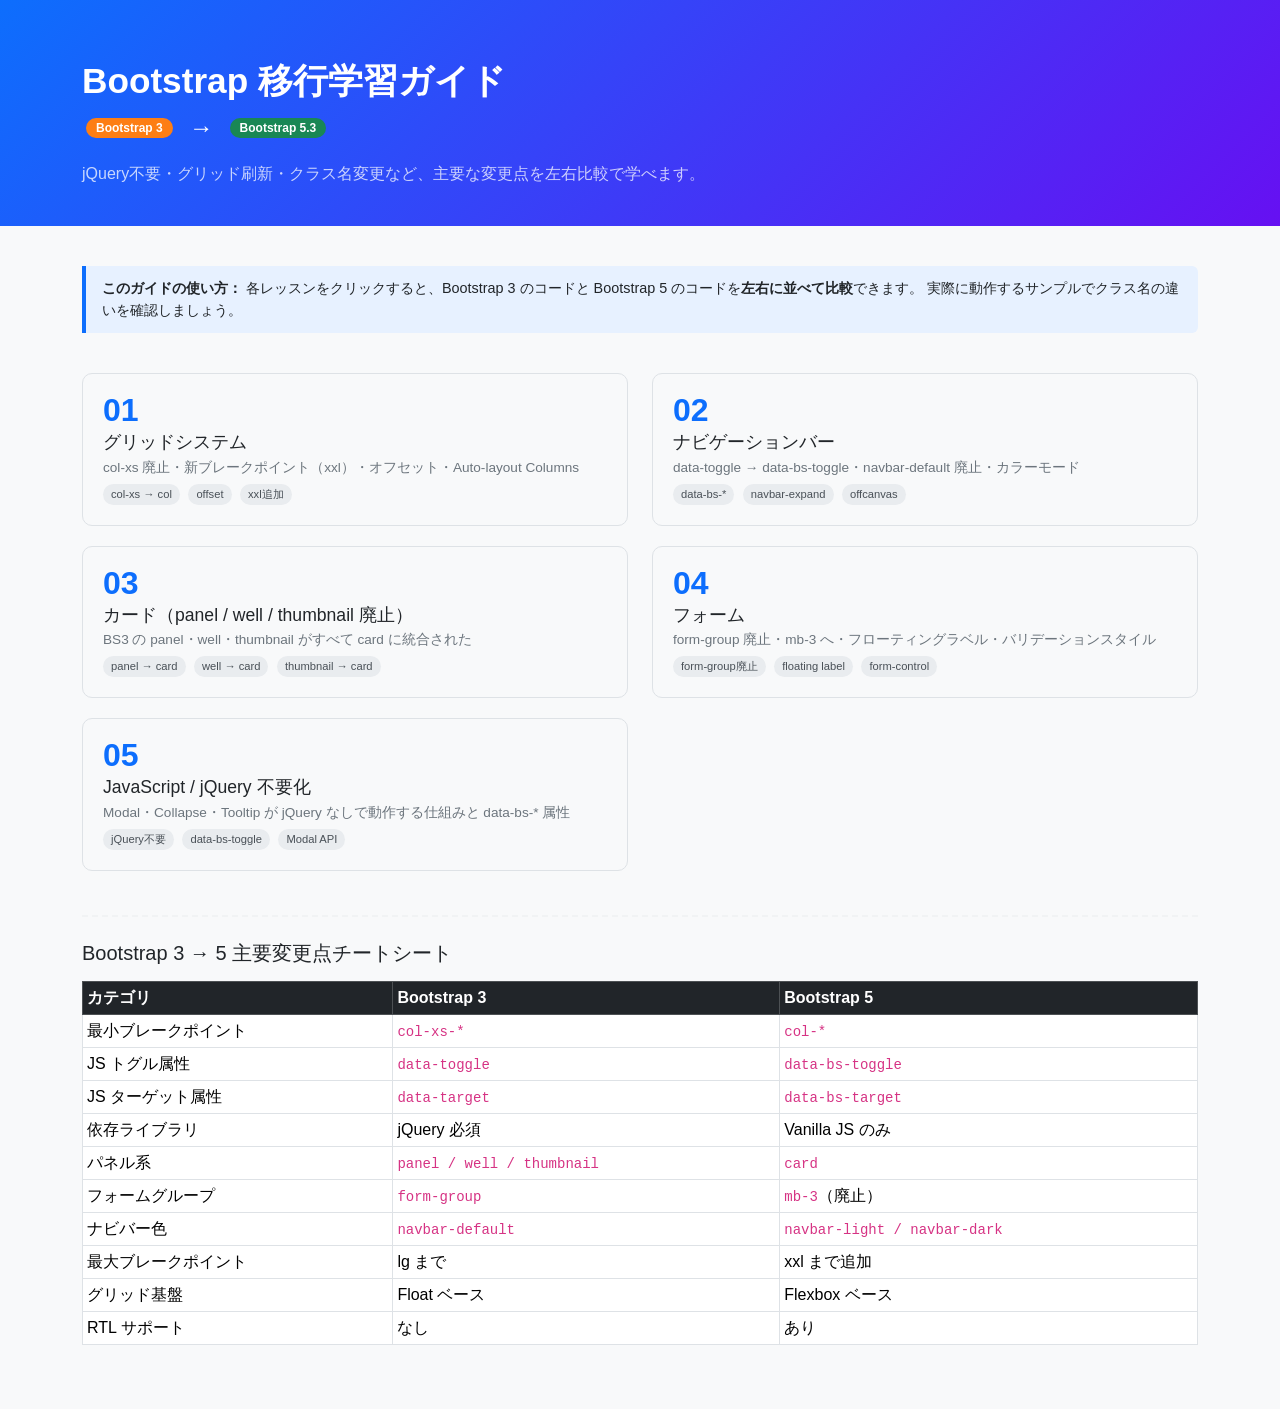
==== index.html @ 0dc564cd "first commit" ====
<!DOCTYPE html>
<html lang="ja">
<head>
  <meta charset="UTF-8">
  <meta name="viewport" content="width=device-width, initial-scale=1.0">
  <title>Bootstrap 3 → 5 移行学習ガイド</title>
  <link rel="stylesheet" href="https://cdn.jsdelivr.net/npm/bootstrap@5.3.3/dist/css/bootstrap.min.css">
  <link rel="stylesheet" href="css/custom.css">
  <style>
    body { background: #f8f9fa; }
    .hero {
      background: linear-gradient(135deg, #0d6efd 0%, #6610f2 100%);
      color: #fff;
      padding: 60px 0 40px;
      margin-bottom: 40px;
    }
    .hero h1 { font-size: 2.2rem; font-weight: 800; }
    .hero .badge-version {
      font-size: 0.75rem; padding: 4px 10px;
      border-radius: 20px; margin: 0 4px;
    }
    .bs3-badge { background: #fd7e14; }
    .bs5-badge { background: #198754; }
    .arrow { font-size: 1.5rem; vertical-align: middle; margin: 0 8px; }
  </style>
</head>
<body>

<div class="hero">
  <div class="container">
    <h1>Bootstrap 移行学習ガイド</h1>
    <p class="mb-3">
      <span class="badge-version badge bs3-badge">Bootstrap 3</span>
      <span class="arrow">→</span>
      <span class="badge-version badge bs5-badge">Bootstrap 5.3</span>
    </p>
    <p class="mb-0 opacity-75">
      jQuery不要・グリッド刷新・クラス名変更など、主要な変更点を左右比較で学べます。
    </p>
  </div>
</div>

<div class="container pb-5">

  <div class="row mb-4">
    <div class="col-12">
      <div class="note-box">
        <strong>このガイドの使い方：</strong>
        各レッスンをクリックすると、Bootstrap 3 のコードと Bootstrap 5 のコードを<strong>左右に並べて比較</strong>できます。
        実際に動作するサンプルでクラス名の違いを確認しましょう。
      </div>
    </div>
  </div>

  <div class="row">

    <div class="col-md-6">
      <a href="lesson1/index.html" class="lesson-card">
        <div class="lesson-num">01</div>
        <h3>グリッドシステム</h3>
        <p>col-xs 廃止・新ブレークポイント（xxl）・オフセット・Auto-layout Columns</p>
        <div>
          <span class="tag">col-xs → col</span>
          <span class="tag">offset</span>
          <span class="tag">xxl追加</span>
        </div>
      </a>
    </div>

    <div class="col-md-6">
      <a href="lesson2/index.html" class="lesson-card">
        <div class="lesson-num">02</div>
        <h3>ナビゲーションバー</h3>
        <p>data-toggle → data-bs-toggle・navbar-default 廃止・カラーモード</p>
        <div>
          <span class="tag">data-bs-*</span>
          <span class="tag">navbar-expand</span>
          <span class="tag">offcanvas</span>
        </div>
      </a>
    </div>

    <div class="col-md-6">
      <a href="lesson3/index.html" class="lesson-card">
        <div class="lesson-num">03</div>
        <h3>カード（panel / well / thumbnail 廃止）</h3>
        <p>BS3 の panel・well・thumbnail がすべて card に統合された</p>
        <div>
          <span class="tag">panel → card</span>
          <span class="tag">well → card</span>
          <span class="tag">thumbnail → card</span>
        </div>
      </a>
    </div>

    <div class="col-md-6">
      <a href="lesson4/index.html" class="lesson-card">
        <div class="lesson-num">04</div>
        <h3>フォーム</h3>
        <p>form-group 廃止・mb-3 へ・フローティングラベル・バリデーションスタイル</p>
        <div>
          <span class="tag">form-group廃止</span>
          <span class="tag">floating label</span>
          <span class="tag">form-control</span>
        </div>
      </a>
    </div>

    <div class="col-md-6">
      <a href="lesson5/index.html" class="lesson-card">
        <div class="lesson-num">05</div>
        <h3>JavaScript / jQuery 不要化</h3>
        <p>Modal・Collapse・Tooltip が jQuery なしで動作する仕組みと data-bs-* 属性</p>
        <div>
          <span class="tag">jQuery不要</span>
          <span class="tag">data-bs-toggle</span>
          <span class="tag">Modal API</span>
        </div>
      </a>
    </div>

  </div>

  <hr class="divider">

  <div class="row">
    <div class="col-12">
      <h5 class="mb-3">Bootstrap 3 → 5 主要変更点チートシート</h5>
      <div class="table-responsive">
        <table class="table table-bordered table-sm">
          <thead class="table-dark">
            <tr>
              <th>カテゴリ</th>
              <th>Bootstrap 3</th>
              <th>Bootstrap 5</th>
            </tr>
          </thead>
          <tbody>
            <tr>
              <td>最小ブレークポイント</td>
              <td><code>col-xs-*</code></td>
              <td><code>col-*</code></td>
            </tr>
            <tr>
              <td>JS トグル属性</td>
              <td><code>data-toggle</code></td>
              <td><code>data-bs-toggle</code></td>
            </tr>
            <tr>
              <td>JS ターゲット属性</td>
              <td><code>data-target</code></td>
              <td><code>data-bs-target</code></td>
            </tr>
            <tr>
              <td>依存ライブラリ</td>
              <td>jQuery 必須</td>
              <td>Vanilla JS のみ</td>
            </tr>
            <tr>
              <td>パネル系</td>
              <td><code>panel / well / thumbnail</code></td>
              <td><code>card</code></td>
            </tr>
            <tr>
              <td>フォームグループ</td>
              <td><code>form-group</code></td>
              <td><code>mb-3</code>（廃止）</td>
            </tr>
            <tr>
              <td>ナビバー色</td>
              <td><code>navbar-default</code></td>
              <td><code>navbar-light / navbar-dark</code></td>
            </tr>
            <tr>
              <td>最大ブレークポイント</td>
              <td>lg まで</td>
              <td>xxl まで追加</td>
            </tr>
            <tr>
              <td>グリッド基盤</td>
              <td>Float ベース</td>
              <td>Flexbox ベース</td>
            </tr>
            <tr>
              <td>RTL サポート</td>
              <td>なし</td>
              <td>あり</td>
            </tr>
          </tbody>
        </table>
      </div>
    </div>
  </div>

</div>

<script src="https://cdn.jsdelivr.net/npm/bootstrap@5.3.3/dist/js/bootstrap.bundle.min.js"></script>
</body>
</html>
---- css/custom.css ----
/* 差分比較レイアウト共通スタイル */
body {
  font-family: 'Segoe UI', sans-serif;
}

.compare-header {
  background: #212529;
  color: #fff;
  padding: 16px 24px;
  margin-bottom: 0;
}

.compare-header h1 {
  font-size: 1.4rem;
  margin: 0;
}

.compare-header .breadcrumb {
  background: transparent;
  padding: 0;
  margin: 4px 0 0;
  font-size: 0.85rem;
}

.compare-header .breadcrumb a {
  color: #adb5bd;
}

.pane {
  padding: 24px;
  min-height: 100vh;
}

.pane-bs3 {
  background: #fff8f0;
  border-right: 3px solid #fd7e14;
}

.pane-bs5 {
  background: #f0f8ff;
}

.pane-label {
  display: inline-block;
  font-size: 0.75rem;
  font-weight: 700;
  letter-spacing: .08em;
  text-transform: uppercase;
  padding: 2px 10px;
  border-radius: 4px;
  margin-bottom: 16px;
}

.pane-bs3 .pane-label {
  background: #fd7e14;
  color: #fff;
}

.pane-bs5 .pane-label {
  background: #0d6efd;
  color: #fff;
}

/* コードブロック */
.code-block {
  background: #1e1e2e;
  color: #cdd6f4;
  border-radius: 8px;
  padding: 16px;
  font-size: 0.8rem;
  line-height: 1.6;
  overflow-x: auto;
  margin-top: 16px;
  margin-bottom: 24px;
  white-space: pre;
}

.code-block .hl-del {
  background: rgba(243, 76, 76, 0.25);
  color: #f38ba8;
  display: block;
}

.code-block .hl-add {
  background: rgba(166, 227, 161, 0.2);
  color: #a6e3a1;
  display: block;
}

.code-block .hl-attr {
  color: #cba6f7;
}

.code-block .hl-val {
  color: #a6e3a1;
}

.note-box {
  border-left: 4px solid #0d6efd;
  background: #e7f1ff;
  padding: 12px 16px;
  border-radius: 0 6px 6px 0;
  margin-bottom: 16px;
  font-size: 0.9rem;
}

.note-box.warn {
  border-color: #fd7e14;
  background: #fff3e0;
}

.divider {
  border: none;
  border-top: 2px dashed #dee2e6;
  margin: 24px 0;
}

/* トップページ */
.lesson-card {
  border: 1px solid #dee2e6;
  border-radius: 10px;
  padding: 20px;
  margin-bottom: 20px;
  text-decoration: none;
  color: inherit;
  display: block;
  transition: box-shadow 0.2s, transform 0.15s;
}

.lesson-card:hover {
  box-shadow: 0 4px 20px rgba(13, 110, 253, 0.15);
  transform: translateY(-2px);
  text-decoration: none;
  color: inherit;
}

.lesson-card .lesson-num {
  font-size: 2rem;
  font-weight: 800;
  color: #0d6efd;
  line-height: 1;
}

.lesson-card h3 {
  font-size: 1.1rem;
  margin: 6px 0 4px;
}

.lesson-card p {
  font-size: 0.85rem;
  color: #6c757d;
  margin: 0;
}

.tag {
  display: inline-block;
  font-size: 0.7rem;
  padding: 2px 8px;
  border-radius: 12px;
  background: #e9ecef;
  color: #495057;
  margin-right: 4px;
  margin-top: 6px;
}
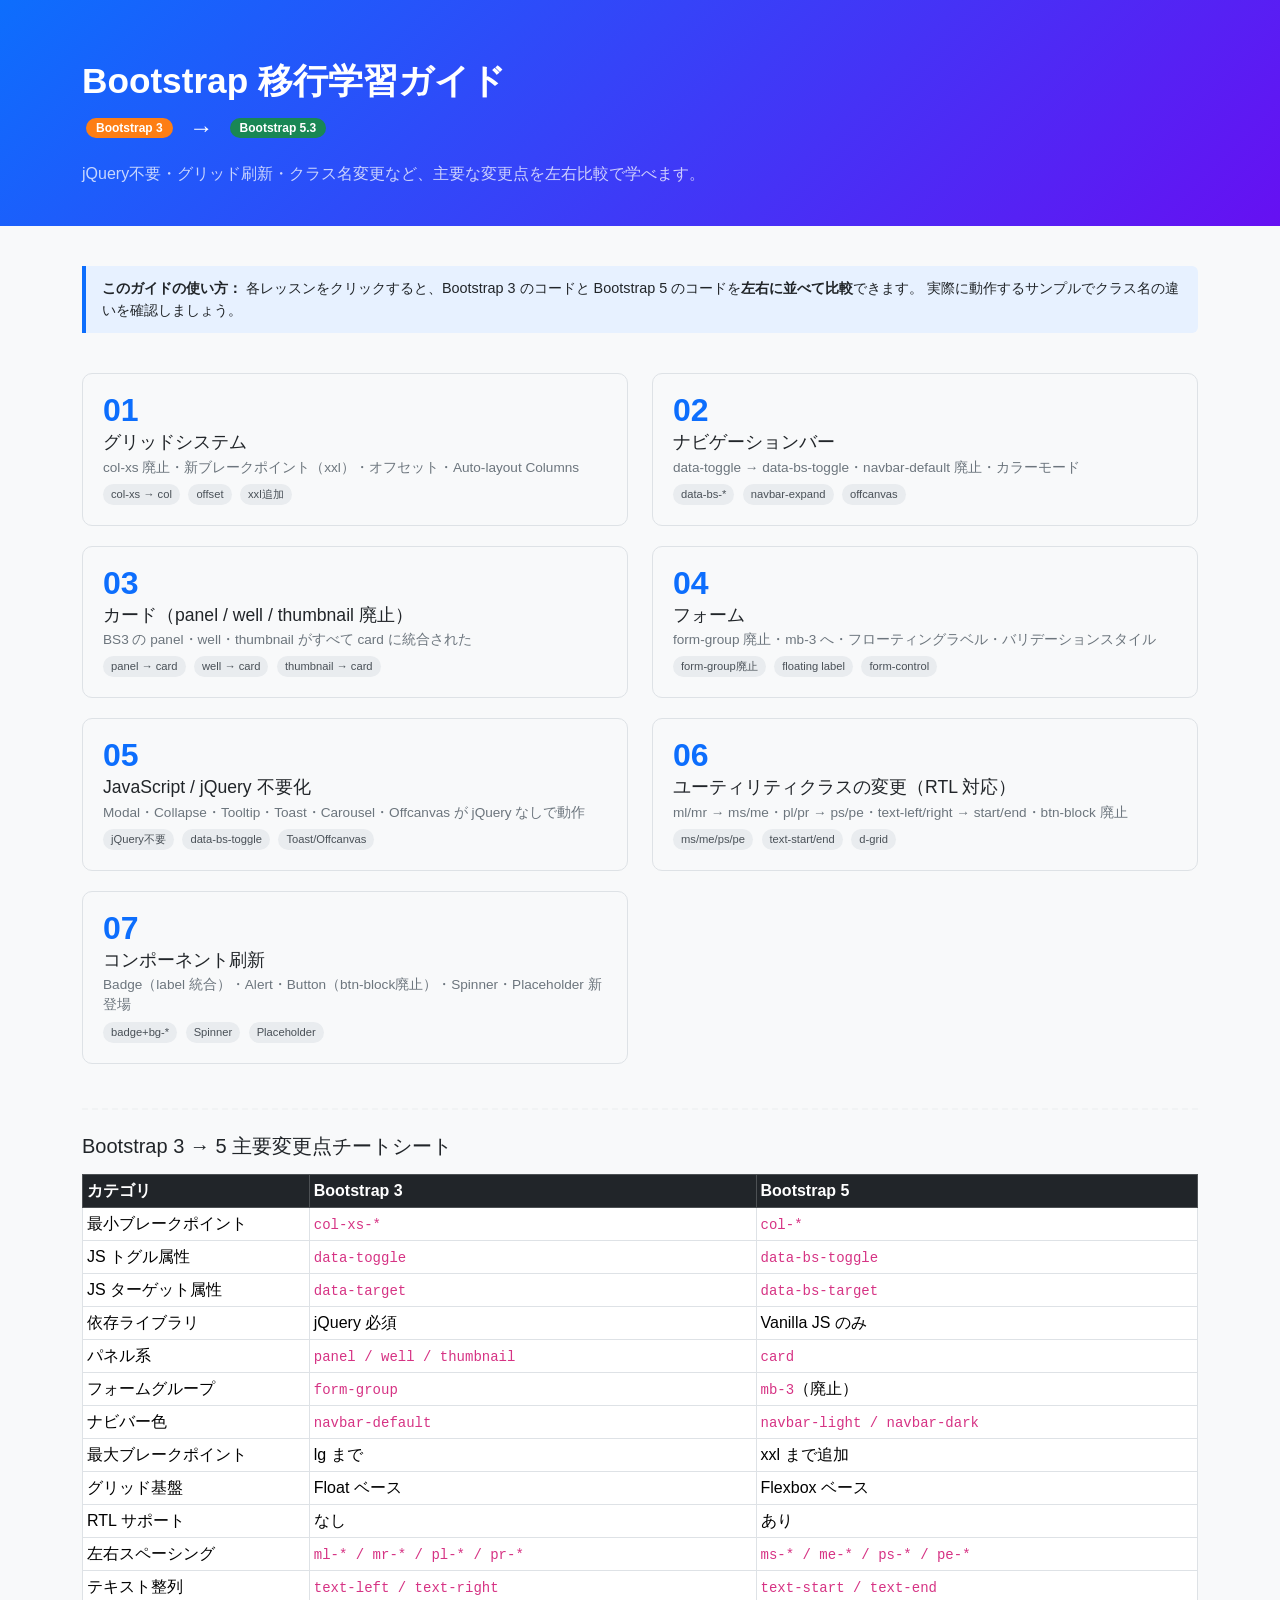
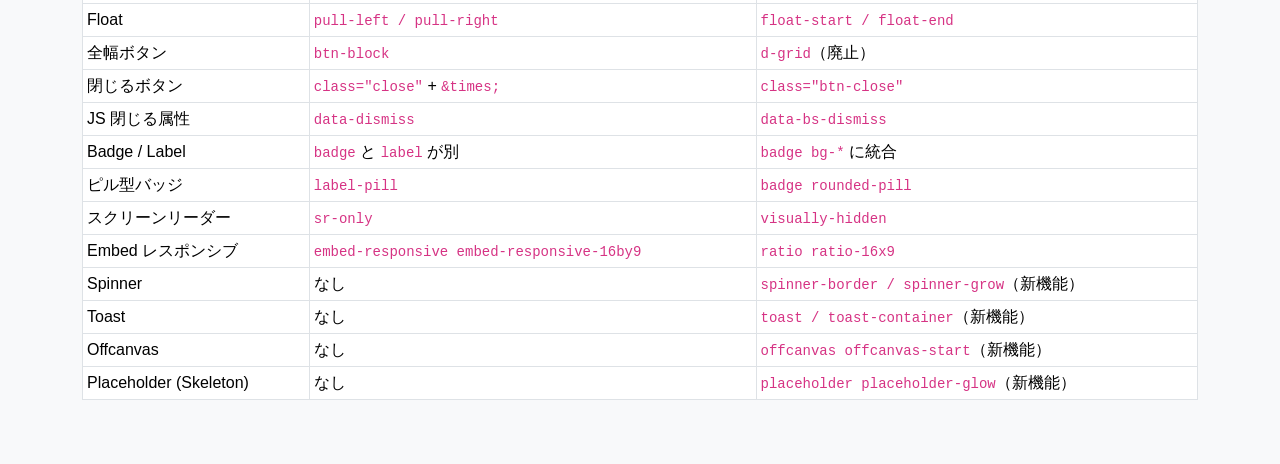
==== commit 28c01438: "modify readme" ====
--- a/index.html
+++ b/index.html
@@ -110,11 +110,37 @@
       <a href="lesson5/index.html" class="lesson-card">
         <div class="lesson-num">05</div>
         <h3>JavaScript / jQuery 不要化</h3>
-        <p>Modal・Collapse・Tooltip が jQuery なしで動作する仕組みと data-bs-* 属性</p>
+        <p>Modal・Collapse・Tooltip・Toast・Carousel・Offcanvas が jQuery なしで動作</p>
         <div>
           <span class="tag">jQuery不要</span>
           <span class="tag">data-bs-toggle</span>
-          <span class="tag">Modal API</span>
+          <span class="tag">Toast/Offcanvas</span>
+        </div>
+      </a>
+    </div>
+
+    <div class="col-md-6">
+      <a href="lesson6/index.html" class="lesson-card">
+        <div class="lesson-num">06</div>
+        <h3>ユーティリティクラスの変更（RTL 対応）</h3>
+        <p>ml/mr → ms/me・pl/pr → ps/pe・text-left/right → start/end・btn-block 廃止</p>
+        <div>
+          <span class="tag">ms/me/ps/pe</span>
+          <span class="tag">text-start/end</span>
+          <span class="tag">d-grid</span>
+        </div>
+      </a>
+    </div>
+
+    <div class="col-md-6">
+      <a href="lesson7/index.html" class="lesson-card">
+        <div class="lesson-num">07</div>
+        <h3>コンポーネント刷新</h3>
+        <p>Badge（label 統合）・Alert・Button（btn-block廃止）・Spinner・Placeholder 新登場</p>
+        <div>
+          <span class="tag">badge+bg-*</span>
+          <span class="tag">Spinner</span>
+          <span class="tag">Placeholder</span>
         </div>
       </a>
     </div>
@@ -186,6 +212,76 @@
               <td>なし</td>
               <td>あり</td>
             </tr>
+            <tr>
+              <td>左右スペーシング</td>
+              <td><code>ml-* / mr-* / pl-* / pr-*</code></td>
+              <td><code>ms-* / me-* / ps-* / pe-*</code></td>
+            </tr>
+            <tr>
+              <td>テキスト整列</td>
+              <td><code>text-left / text-right</code></td>
+              <td><code>text-start / text-end</code></td>
+            </tr>
+            <tr>
+              <td>Float</td>
+              <td><code>pull-left / pull-right</code></td>
+              <td><code>float-start / float-end</code></td>
+            </tr>
+            <tr>
+              <td>全幅ボタン</td>
+              <td><code>btn-block</code></td>
+              <td><code>d-grid</code>（廃止）</td>
+            </tr>
+            <tr>
+              <td>閉じるボタン</td>
+              <td><code>class="close"</code> + <code>&amp;times;</code></td>
+              <td><code>class="btn-close"</code></td>
+            </tr>
+            <tr>
+              <td>JS 閉じる属性</td>
+              <td><code>data-dismiss</code></td>
+              <td><code>data-bs-dismiss</code></td>
+            </tr>
+            <tr>
+              <td>Badge / Label</td>
+              <td><code>badge</code> と <code>label</code> が別</td>
+              <td><code>badge bg-*</code> に統合</td>
+            </tr>
+            <tr>
+              <td>ピル型バッジ</td>
+              <td><code>label-pill</code></td>
+              <td><code>badge rounded-pill</code></td>
+            </tr>
+            <tr>
+              <td>スクリーンリーダー</td>
+              <td><code>sr-only</code></td>
+              <td><code>visually-hidden</code></td>
+            </tr>
+            <tr>
+              <td>Embed レスポンシブ</td>
+              <td><code>embed-responsive embed-responsive-16by9</code></td>
+              <td><code>ratio ratio-16x9</code></td>
+            </tr>
+            <tr>
+              <td>Spinner</td>
+              <td>なし</td>
+              <td><code>spinner-border / spinner-grow</code>（新機能）</td>
+            </tr>
+            <tr>
+              <td>Toast</td>
+              <td>なし</td>
+              <td><code>toast / toast-container</code>（新機能）</td>
+            </tr>
+            <tr>
+              <td>Offcanvas</td>
+              <td>なし</td>
+              <td><code>offcanvas offcanvas-start</code>（新機能）</td>
+            </tr>
+            <tr>
+              <td>Placeholder (Skeleton)</td>
+              <td>なし</td>
+              <td><code>placeholder placeholder-glow</code>（新機能）</td>
+            </tr>
           </tbody>
         </table>
       </div>
